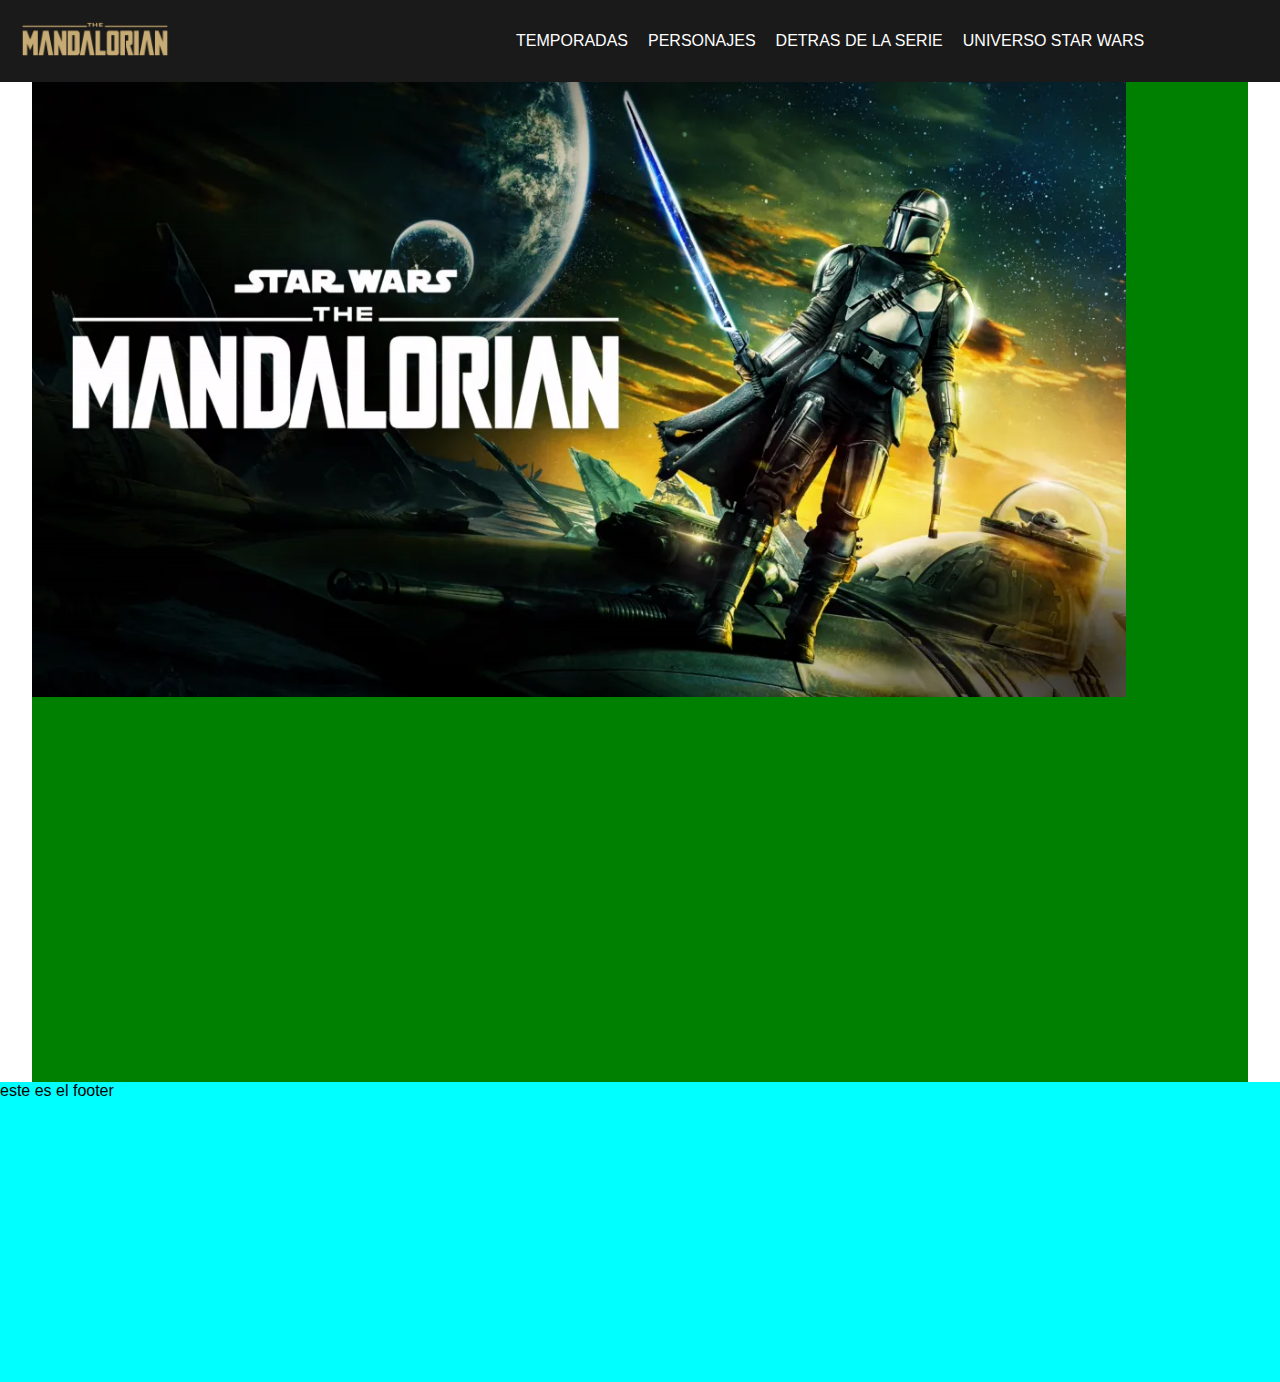
==== index.html @ e0b94fa8 "1° Carga de datos" ====
<!DOCTYPE html>
<html lang="es">
<head>
    <meta charset="UTF-8">
    <meta name="viewport" content="width=device-width, initial-scale=1.0">
    <title>The Mandalorian</title>
    <link rel="stylesheet" href="estilos.css">
</head>
<body>
    <header>
        <div id="logo">
            <a href="index.html"><img src="fotos/The_Mandalorian.svg.png" alt="logo"></a>
        </div>
        <nav>
            <ul>
                <li class="menu"><a href="temporadas/index.html">Temporadas</a>
                    <ul class="submenu">
                        <li><a href="temporadas/primera/index.html">TEMPORADA 1</a></li>
                        <li><a href="temporadas/segunda/index.html">TEMPORADA 2</a></li>
                        <li><a href="temporadas/tercera/index.html">TEMPORADA 3</a></li>
                    </ul>
                </li>

                <li class="menu"><a href="personajes/index.html">Personajes</a>
                    <ul class="submenu">
                        <li><a href="personajes/principales/index.html">PRINCIPALES</a></li>
                        <li><a href="personajes/apariciones/index.html">APARICIONES</a></li>
                        <li><a href="personajes/secundarios/index.html">SECUNDARIOS</a></li>
                    </ul>
                </li>
                <li class="menu"><a href="detras/index.html">Detras de la Serie</a>
                    <ul class="submenu">
                        <li><a href="">PRODUCCION</a></li>
                        <li><a href="">REPARTO</a></li>
                        <li><a href="">PREMIOS Y NOMINACIONES</a></li>
                        <li><a href="">CRITICAS</a></li>
                    </ul>
                </li>
                <li class="menu"><a href="universo/index.html">Universo Star Wars</a>
                    <ul class="submenu">
                        <li><a href="">LINEA TEMPORAL</a></li>
                        <li><a href="">HISTORIA MANDALORE</a></li>
                        <li><a href="">SABLE OSCURO</a></li>
                        <li><a href="">ARMAS Y NAVES</a></li>
                        <li><a href="">ESCENARIOS</a></li>
                    </ul>
                </li>
            </ul>
        </nav>
    </header>
    <section>

        <div id="banner">
            <img src="fotos/back.webp" alt="">
        </div>
                <article>
            <div></div>
            <div></div>
            <div></div>
        </article>

    </section>
    <footer>
        <p>este es el footer</p>



    </footer>
</body>
</html>
---- estilos.css ----
/**************** INICIO DEL CSS RESET****************/

    *{
        margin: 0;
        padding: 0;
        box-sizing: border-box;
    }
  
  html, body {
        height: 100%;
        font-family: Arial, sans-serif; /* Puedes cambiar la fuente más adelante */
    }
  
  body{
    font-size: 16px;
  }

  ul {
    list-style: none;
  }
  
  a {
    text-decoration: none;
    color: inherit;
  }
  
  img {
    max-width: 100%;
    height: auto;
  }
  
  button {
    border: none;
    background: none;
    cursor: pointer;
  }
  
  h1 {
    font-size: 2.5rem;
  }
  
  h2 {
    font-size: 2rem;
  }
  
  p {
    font-size: 1rem;
  }
  
  small {
    font-size: 0.875rem;
  }


  /**************** FIN DEL CSS RESET****************/

  #logo{
    width: 40%;
  }

  #logo img{
    max-width: 150px;
  }

  header nav{
    width: 60%;
  }

header {
    display: flex;
    align-items: center;
    justify-content: space-between;
    padding: 20px;
    background-color: #1a1a1a; /* Fondo oscuro */
}

/* Navegación */
nav ul {
    display: flex;
    gap: 20px;
}

nav ul li {
    list-style: none;
    position: relative;
}

nav ul li a {
    color: #fff;
    font-size: 1rem;
    text-transform: uppercase;
    transition: color 0.3s;
}

nav ul li a:hover {
    color: #f5c518; /* Color dorado al pasar el mouse */
    font-weight: bold;
}

.submenu {
    display: none;
    position: absolute;
    top: 100%;
    left: 0;
    background-color: #1a1a1a;
    padding: 10px 0;
    border-radius: 4px;
    z-index: 1000;
    width: auto;
    white-space: nowrap;
}

.menu:hover .submenu {
    display: block;
}

.submenu li {
    padding: 10px 20px;
}

.submenu li a {
    font-size: 0.9rem;
    color: #fff;
    display: block;
}

.submenu li a:hover {
    color: #f5c518;
    background-color: #333; /* Efecto visual al pasar el mouse */
}

section{
  display: flex;
  justify-content: center;
  align-content: center;
  background-color: green;
  margin: auto;
  width: 95%;
  height: 1000px;
  overflow: hidden;
}

#banner{
  height: 500px;
  width: 90%;


}

img{
  max-width: 100%;
  max-height: auto;
  border-style: solid, red , 10%;
}

article{
  margin: auto;
  display: flex;
  justify-content: space-around;
  align-items: center;
}

article div{
  width: 20%;
  height: 200px;
  background-color: blue;
}


footer{
  background-color: aqua;
  height: 300px;
}
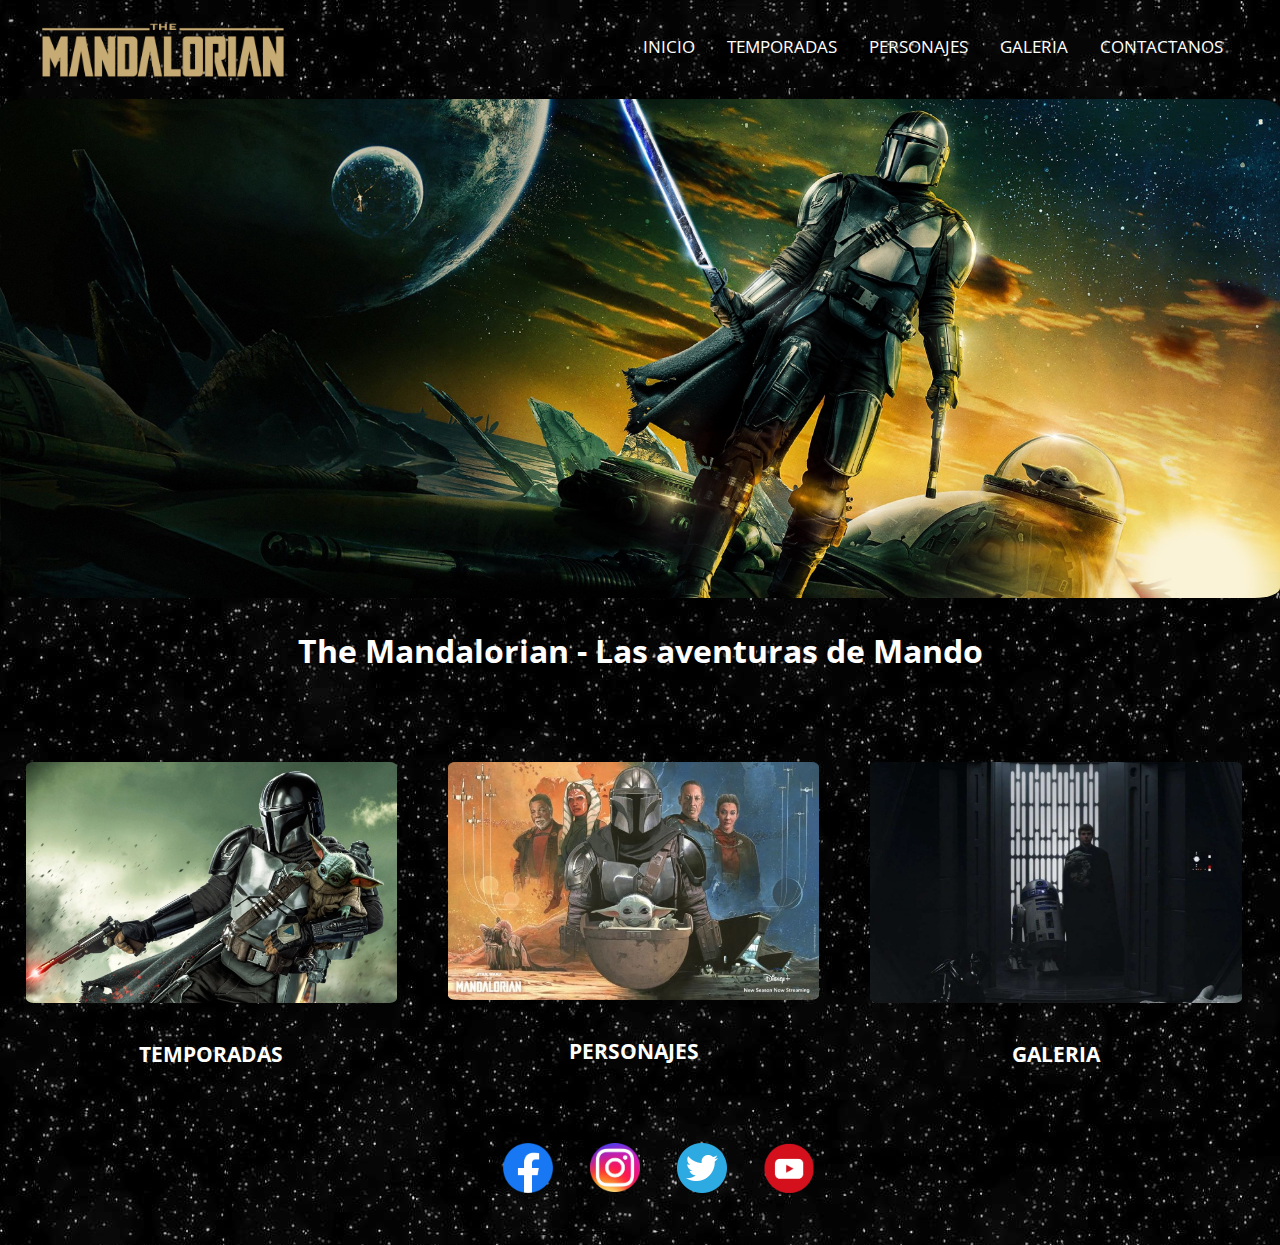
==== commit a7d94912: "2°Carga" ====
--- a/index.html
+++ b/index.html
@@ -1,70 +1,79 @@
 <!DOCTYPE html>
-<html lang="es">
+<html lang="en">
 <head>
     <meta charset="UTF-8">
     <meta name="viewport" content="width=device-width, initial-scale=1.0">
-    <title>The Mandalorian</title>
-    <link rel="stylesheet" href="estilos.css">
+    <link rel="preconnect" href="https://fonts.googleapis.com">
+    <link rel="preconnect" href="https://fonts.gstatic.com" crossorigin>
+    <link href="https://fonts.googleapis.com/css2?family=Open+Sans:ital,wght@0,300..800;1,300..800&display=swap" rel="stylesheet">
+    <link rel="icon" href="fotos/icons8-mando.svg" type="image/x-icon">
+    <link rel="stylesheet" href="css/estilos.css">
+    <title>The Mandalorian - Star Wars</title>
 </head>
 <body>
     <header>
         <div id="logo">
-            <a href="index.html"><img src="fotos/The_Mandalorian.svg.png" alt="logo"></a>
+            <a href="index.html"><img src="images/fotos/The_Mandalorian.svg.png" alt="Logo The Mandalorian" id="imgLogo"></a>
         </div>
+        <a href="javascript:void(0);" class="icon" onclick="myFunction()"><i class="fa fa-bars"></i></a>
         <nav>
             <ul>
-                <li class="menu"><a href="temporadas/index.html">Temporadas</a>
+                <li><a href="#">INICIO</a></li>
+                <li><a href="temporadas/index.html">TEMPORADAS</a>
                     <ul class="submenu">
-                        <li><a href="temporadas/primera/index.html">TEMPORADA 1</a></li>
-                        <li><a href="temporadas/segunda/index.html">TEMPORADA 2</a></li>
-                        <li><a href="temporadas/tercera/index.html">TEMPORADA 3</a></li>
+                        <li><a href="temporadas/index.html#temp1">TEMPORADA 1</a></li>
+                        <li><a href="temporadas/index.html#temp2">TEMPORADA 2</a></li>
+                        <li><a href="temporadas/index.html#temp3">TEMPORADA 3</a></li>
                     </ul>
                 </li>
-
-                <li class="menu"><a href="personajes/index.html">Personajes</a>
+        
+                <li><a href="personajes/index.html">PERSONAJES</a>
                     <ul class="submenu">
                         <li><a href="personajes/principales/index.html">PRINCIPALES</a></li>
+                        <li><a href="personajes/secundarios/index.html">SECUNDARIOS</a></li>
                         <li><a href="personajes/apariciones/index.html">APARICIONES</a></li>
-                        <li><a href="personajes/secundarios/index.html">SECUNDARIOS</a></li>
                     </ul>
                 </li>
-                <li class="menu"><a href="detras/index.html">Detras de la Serie</a>
-                    <ul class="submenu">
-                        <li><a href="">PRODUCCION</a></li>
-                        <li><a href="">REPARTO</a></li>
-                        <li><a href="">PREMIOS Y NOMINACIONES</a></li>
-                        <li><a href="">CRITICAS</a></li>
-                    </ul>
-                </li>
-                <li class="menu"><a href="universo/index.html">Universo Star Wars</a>
-                    <ul class="submenu">
-                        <li><a href="">LINEA TEMPORAL</a></li>
-                        <li><a href="">HISTORIA MANDALORE</a></li>
-                        <li><a href="">SABLE OSCURO</a></li>
-                        <li><a href="">ARMAS Y NAVES</a></li>
-                        <li><a href="">ESCENARIOS</a></li>
-                    </ul>
-                </li>
+                <li><a href="galeria/index.html">GALERIA</a></li>
+                <li><a href="contactanos/index.html">CONTACTANOS</a></li>
             </ul>
         </nav>
     </header>
+
     <section>
-
-        <div id="banner">
-            <img src="fotos/back.webp" alt="">
-        </div>
-                <article>
-            <div></div>
-            <div></div>
-            <div></div>
+        <article class="principal">
+            <div>
+                <img src="images/fotos/banner_back.jpeg" alt="Banner The Mandalorian" id="imgSection1">
+                <h1>The Mandalorian - Las aventuras de Mando</h1>
+            </div>
         </article>
-
+        <article class="secundario">
+            <div>
+                <a href="temporadas/index.html">
+                    <img src="images/fotos/foto1.jpg" alt="">
+                    <h4>TEMPORADAS</h4>
+                </a>
+            </div>
+            <div>
+                <a href="personajes/index.html">
+                    <img src="images/fotos/foto2final2.jpg" alt="">
+                    <h4>PERSONAJES</h4>
+                </a>
+            </div>
+            <div>
+                <a href="galeria/index.html">
+                    <img src="images/fotos/fin 2da temporada.jpg" alt="">
+                    <h4>GALERIA</h4>
+                </a>
+            </div>
+        </article>
     </section>
     <footer>
-        <p>este es el footer</p>
+        <a href="https://www.facebook.com/themandaloriannet/?locale=es_LA" target="_blank"><img src="images/fotos/iconsRedes/facebook.png" alt="Facebook" class="icon"></a>
+        <a href="https://www.instagram.com/themandalorian/?hl=es" target="_blank"><img src="images/fotos/iconsRedes/instagram.png" alt="Twitter" class="icon"></a>
+        <a href="https://x.com/themandalorian" target="_blank"><img src="images/fotos/iconsRedes/twitter.png" alt="Youtube" class="icon"></a>
+        <a href="https://www.youtube.com/@StarWars" target="_blank"><img src="/images/fotos/iconsRedes/youTubeDefi.svg" alt="Instagram" class="icon"></a>
+    </footer>
 
-
-
-    </footer>
 </body>
 </html>--- a/css/estilos.css
+++ b/css/estilos.css
@@ -0,0 +1,330 @@
+/************************************ INICIO DEL CSS RESET ************************************/
+* {
+	padding: 0px;
+	margin: 0px;
+	box-sizing: border-box;
+}
+  
+img {
+    max-width: 100%;
+    height: auto;
+}
+
+/************************************ FIN DEL CSS RESET ************************************/
+
+header{
+    top:0;
+    padding-left: 2%;
+    margin-top: 0.5%;
+ 	display: flex;
+    height: 20 px;
+    width: 100%;
+    position: sticky;
+    background-image: url(/images/fotos/fondo.jpg);
+
+}
+
+body{
+    font-family: "Open Sans", serif;
+    font-optical-sizing: auto;
+    background-image: url(/images/fotos/fondo.jpg);
+    background-repeat: repeat;
+
+}
+
+#logo{  
+    width: 30%;
+    padding-left: 1%;
+    padding-top: 1%;
+
+}
+
+#imgLogo{   
+    max-width: 250px;}
+
+nav{
+    width: 70%;
+    text-align: right;
+    margin: auto;
+    padding-right: 2%;
+}
+
+a{
+	text-decoration: none;
+	color: #ffffff;
+}
+
+p{
+	color: white;
+}
+
+nav ul {
+    display: flex;
+    justify-content: flex-end; 
+    list-style: none;
+}
+
+nav ul li {
+    font-size: 1.05rem;
+    position: relative;
+    padding-right: 2rem;
+}
+
+
+nav ul li a:hover{
+	text-decoration: underline;
+	font-weight: bold;
+    color:hsl(40, 42%, 62%);
+}
+
+.submenu {
+    display: none;
+    position: absolute;
+    background-color: #1a1a1aa1;
+    padding-top: 2%;
+    border-radius: 4px;
+}
+
+.submenu li {
+    display: block;
+    text-align: left;
+    font-size: 0.9rem;
+    padding: 10px 16px;
+    white-space: nowrap;
+}
+
+nav ul li:hover .submenu {
+    display: block;
+}
+
+nav ul li:hover .submenu li:hover {
+    background-color: hsla(40, 42%, 62%, 0.267);
+}
+
+h1{
+    margin-top: 2%;
+    text-align: center;
+    font-size: 2.0rem;
+}
+section{
+    margin-top: 1%;
+	width: 100%;
+	margin-left: auto;
+	margin-right: auto;
+}
+
+#imgSection1{
+    border-radius: 2%;
+}
+
+.secundario{
+	margin-top: 5%;
+	display: flex;
+
+}
+
+.secundario div{
+	width: 33%;
+	padding: 2%;
+	text-align: center;
+}
+
+.secundario div a img{
+	width: 100%;
+    border-radius: 2%;
+	margin-bottom: 2rem;
+}
+
+h1{
+    font: 1.9rem;
+}
+
+h2{
+    font-size: 1.7rem;
+    margin-top: 3%;
+}
+
+h3{
+	font-size: 1.5rem;
+	text-transform: uppercase;
+}
+
+h4{
+    font-size: 1.3rem;
+}
+
+h1,h2,h3,h4{    color: white;}
+
+footer{
+    display: flex;
+    justify-content: center;
+    align-items: center;
+    margin: 2%;
+    height: 100px;
+    width: auto;
+
+}
+
+footer a{    margin-left: 3%;}
+
+.icon{
+    margin-top: 2%;
+    max-width: 50px;
+    max-height: 50px;
+    margin-right: 2.5%;
+}
+
+
+
+/************************************ ESTILO HTML TEMPORADAS ************************************/
+
+.temporadas{    width: 95%;}
+
+.nombreSerie{
+    font-weight: bold;
+    color:#ffc44f;
+}
+
+.nombrePersonaje{    
+    font-style: italic;
+    font-weight: bold;
+    color: #3A5D7B;
+}
+
+.esteticaTemp{
+    background-color: #1a1a1ad2 ;
+    display: flex;
+    flex-direction: row;
+    align-items: center;
+    margin-top: 2%;
+    padding: 2%;
+    border: solid #b39760 2px;
+    border-radius: 5px;
+}
+
+.esteticaTemp img{
+    width: 50%;
+    margin: 1%;
+}
+
+.textoTemp{
+    width: 50%;
+    margin-left: 3%;
+    margin-top: 1%;
+    gap: 40px;
+}
+
+.ancla{
+    height: 10px;
+}
+
+
+/************************************ ESTILO HTML CONTACTANOS ************************************/
+
+.formulario{
+    width: 95%;
+    margin: 2% auto;
+    padding: 2%;
+    display: flex;
+    align-items: center;
+    border: solid hsl(40, 35%, 54%) 3px;
+    border-radius: 10px;
+    background-color: #1a1a1ad2 ;
+    gap: 20px;
+}
+.formulario h2{
+    text-align: center;
+    text-decoration:underline;
+    margin-bottom: 4%;
+}
+
+.formulario img{
+    width: 50%;
+    border-radius: 10px;
+}
+
+.formulario form{
+    width: 50%; /* Ajusta el ancho del formulario */
+    display: flex;
+    flex-direction: column;
+}
+
+label {
+    margin-bottom: 0.5px; /* Espacio pequeño debajo del label */
+    font-weight: 600; /* Opcional, para destacar los labels */
+    color: white;
+}
+input, textarea {
+    padding: 8px;
+    border: solid #b39760 1px;
+    border-radius: 5px;
+    width: 100%;
+    margin-bottom: 3%; 
+}
+
+
+input:focus , textarea:focus{    background-color: #b397607c;}
+
+
+/************************************ ESTILO HTML GALERIA ************************************/
+
+.galeria {
+    display: flex;
+    flex-wrap: wrap;
+    justify-content: space-between;
+    width: 95%;
+    margin:  auto;
+    margin-top: 2%;
+    border: solid hsl(40, 35%, 54%) 3px;
+    border-radius: 10px;
+    background-color: #1a1a1ad2 ;
+    padding: 2%;
+}
+
+.galeria a {
+    flex: 1 1 24%; 
+    max-width: 24%; 
+    border-radius: 8px;
+    overflow: hidden;
+}
+
+.galeria img {
+    width: auto;
+    height: 100%;
+    max-height: 300px;
+    object-fit: cover;
+}
+
+.tituloGaleria h2{
+    text-align: center;
+}
+
+/************************************ ESTILO HTML PERSONAJES ************************************/
+
+.esteticaPersonajes{
+    background-color: #1a1a1ad2 ;
+    display: flex;
+    flex-direction: row;
+    align-items: center;
+    margin-top: 2%;
+    padding: 2%;
+    border: solid #b39760 2px;
+    border-radius: 5px;
+}
+
+.esteticaPersonajes img{
+    width: 50%;
+    max-height: 400px;
+    margin: 1%;
+}
+
+.textoPersonajes{
+    width: 50%;
+    margin-left: 3%;
+    margin-top: 1%;
+    gap: 40px;
+}
+
+.ancla{
+    height: 10px;
+}
